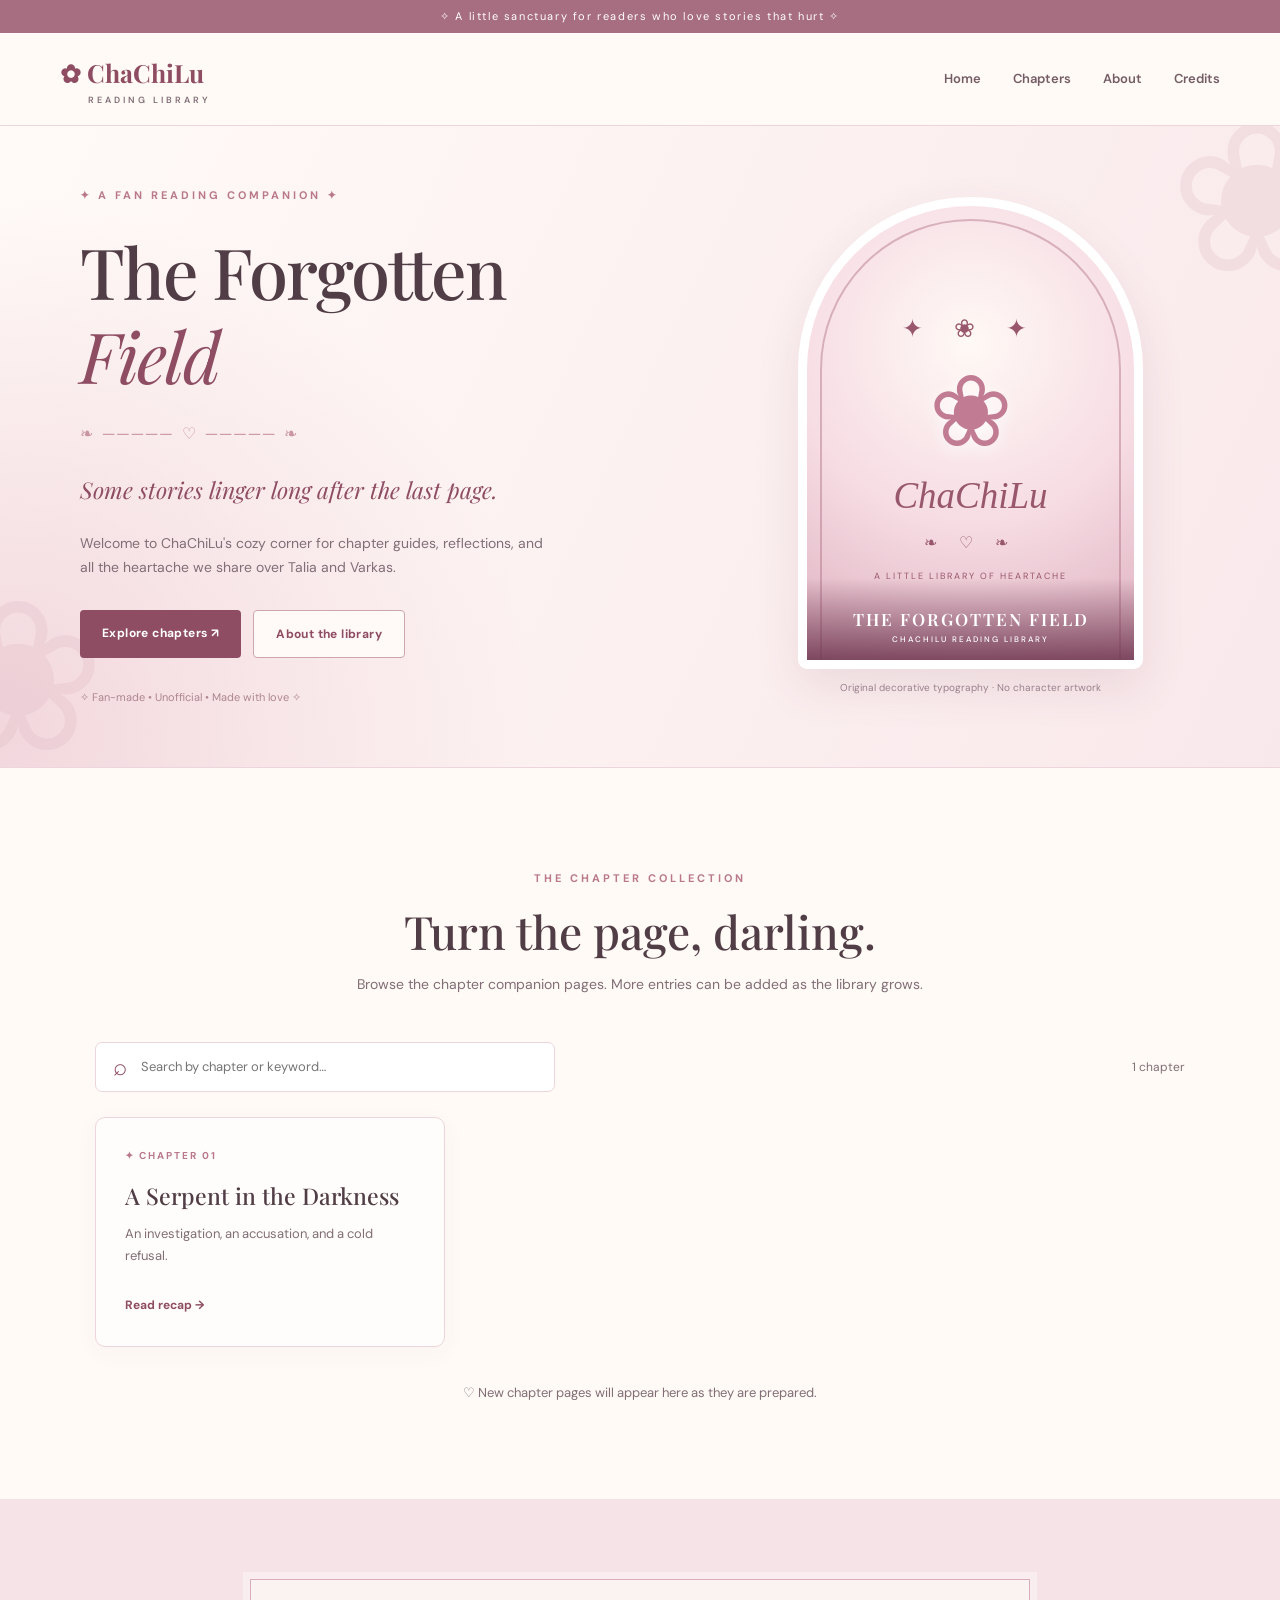
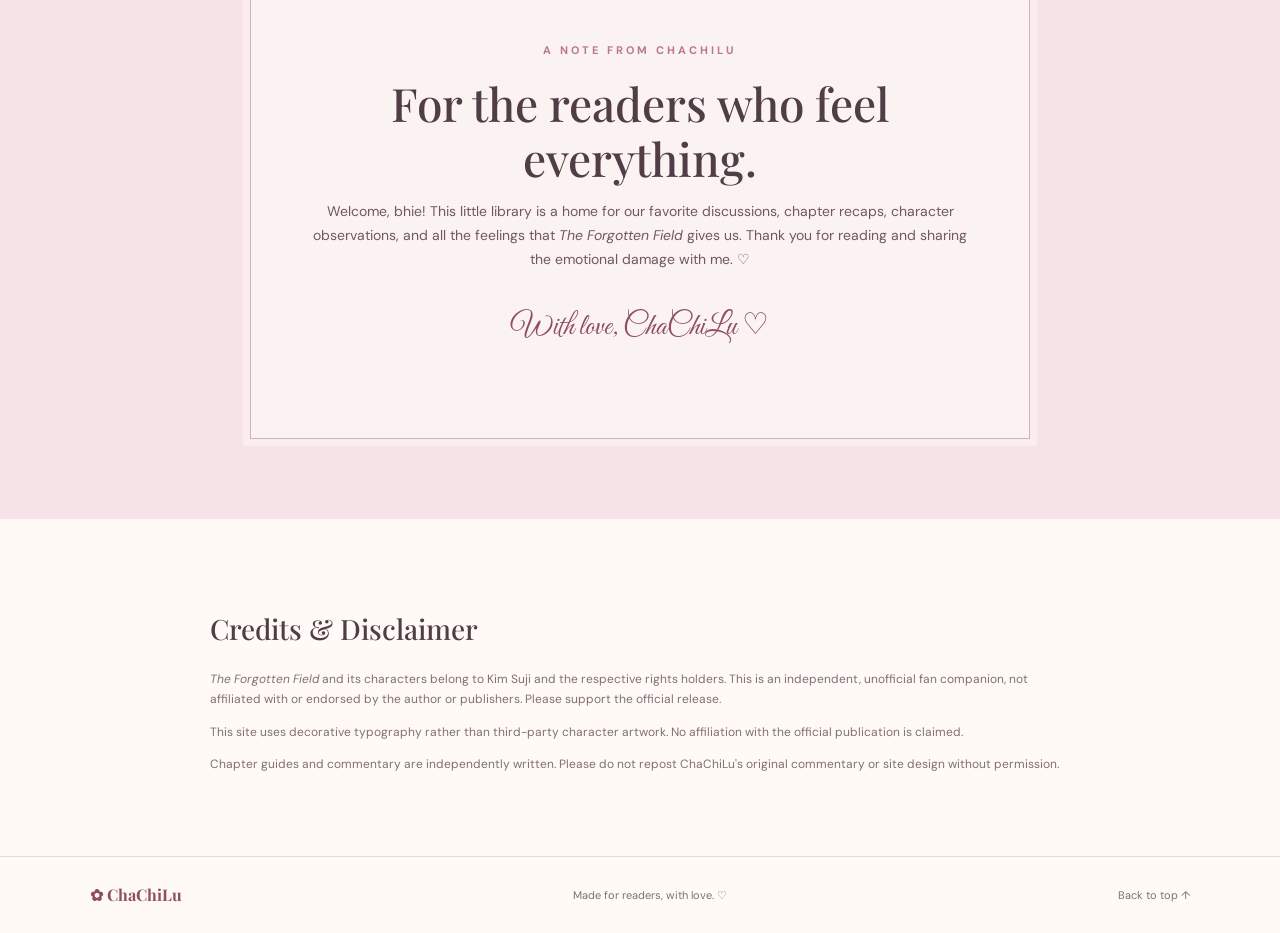
==== index.html @ 2f3c21c4 "Add files via upload" ====
<!doctype html>
<html lang="en"><head><meta charset="utf-8"><meta name="viewport" content="width=device-width,initial-scale=1"><meta name="theme-color" content="#f8e9ed"><meta name="description" content="ChaChiLu's fan reading library, chapter guides, and reflections for The Forgotten Field."><title>ChaChiLu | The Forgotten Field Reading Library</title><link rel="stylesheet" href="styles.css"></head>
<body><div class="announcement">✧ A little sanctuary for readers who love stories that hurt ✧</div><header class="header"><a class="brand" href="#home">✿ ChaChiLu <span>READING LIBRARY</span></a><button id="menu" class="menu" aria-label="Toggle menu" aria-expanded="false">☰</button><nav id="nav"><a href="#home">Home</a><a href="#chapters">Chapters</a><a href="#about">About</a><a href="#credits">Credits</a></nav></header>
<main id="home"><section class="hero"><div class="hero-copy"><div class="eyebrow">✦ A FAN READING COMPANION ✦</div><h1>The Forgotten <em>Field</em></h1><div class="flourish">❧ ───── ♡ ───── ❧</div><p class="hero-lead">Some stories linger long after the last page.</p><p>Welcome to ChaChiLu's cozy corner for chapter guides, reflections, and all the heartache we share over Talia and Varkas.</p><div class="actions"><a class="btn primary" href="#chapters">Explore chapters ↗</a><a class="btn secondary" href="#about">About the library</a></div><div class="mini">✧ Fan-made • Unofficial • Made with love ✧</div></div><div class="cover-wrap"><div class="cover-frame"><div class="ornate-art" aria-label="Decorative floral illustration"><span class="ornate-top">✦ ❀ ✦</span><span class="ornate-flower">❀</span><span class="ornate-name">ChaChiLu</span><span class="ornate-line">❧ ♡ ❧</span><span class="ornate-bottom">A LITTLE LIBRARY OF HEARTACHE</span></div><div class="cover-label">THE FORGOTTEN FIELD <small>CHACHILU READING LIBRARY</small></div></div><div class="cover-caption">Original decorative typography · No character artwork</div></div></section>
<section id="chapters" class="library"><div class="section-top"><span class="eyebrow">THE CHAPTER COLLECTION</span><h2>Turn the page, darling.</h2><p>Browse the chapter companion pages. More entries can be added as the library grows.</p></div><div class="controls"><label class="search"><span>⌕</span><input id="search" type="search" placeholder="Search by chapter or keyword…" aria-label="Search chapters"></label><span id="count" class="count">1 chapter</span></div><div id="chapter-grid" class="chapter-grid"></div><p id="empty" class="empty" hidden>No chapters match your search. Try another word ♡</p><div class="note">♡ New chapter pages will appear here as they are prepared.</div></section>
<section id="about" class="about"><div class="about-card"><span class="eyebrow">A NOTE FROM CHACHILU</span><h2>For the readers who feel everything.</h2><p>Welcome, bhie! This little library is a home for our favorite discussions, chapter recaps, character observations, and all the feelings that <em>The Forgotten Field</em> gives us. Thank you for reading and sharing the emotional damage with me. ♡</p><p class="signature">With love, ChaChiLu ♡</p></div></section>
<section id="credits" class="credits"><h2>Credits & Disclaimer</h2><p><em>The Forgotten Field</em> and its characters belong to Kim Suji and the respective rights holders. This is an independent, unofficial fan companion, not affiliated with or endorsed by the author or publishers. Please support the official release.</p><p>This site uses decorative typography rather than third-party character artwork. No affiliation with the official publication is claimed.</p><p>Chapter guides and commentary are independently written. Please do not repost ChaChiLu's original commentary or site design without permission.</p></section></main><footer>✿ ChaChiLu <span>Made for readers, with love. ♡</span><a href="#home">Back to top ↑</a></footer><script src="script.js"></script></body></html>
---- styles.css ----
@import url('https://fonts.googleapis.com/css2?family=DM+Sans:wght@400;500;600;700&family=Great+Vibes&family=Playfair+Display:ital,wght@0,400;0,500;0,600;0,700;1,400;1,500&display=swap');
:root{--pink:#b9798b;--rose:#8e4d63;--cream:#fffaf6;--paper:#fffdfb;--ink:#513d46;--muted:#816e77;--line:#ecd5dc;--shadow:0 18px 45px rgba(119,66,83,.11)}*{box-sizing:border-box}html{scroll-behavior:smooth}body{margin:0;background:var(--cream);color:var(--ink);font-family:'DM Sans',sans-serif;line-height:1.7}a{color:inherit;text-decoration:none}.announcement{background:#a76d80;color:white;text-align:center;padding:7px 12px;font-size:11px;letter-spacing:1.6px}.header{display:flex;align-items:center;justify-content:space-between;gap:20px;max-width:1220px;margin:auto;padding:19px 30px}.brand{font-family:'Playfair Display',serif;font-weight:700;font-size:25px;color:var(--rose);white-space:nowrap}.brand span{display:block;font:600 9px 'DM Sans',sans-serif;letter-spacing:3px;margin-left:28px;color:var(--muted)}nav{display:flex;gap:32px}nav a{font-size:13px;font-weight:600;color:#745c66}nav a:hover{color:var(--rose)}.menu{display:none;background:transparent;border:0;color:var(--rose);font-size:26px}.hero{position:relative;overflow:hidden;min-height:640px;background:radial-gradient(circle at 0 95%,#f2d7dd 0,transparent 38%),linear-gradient(115deg,#fffaf7,#f9e8eb);border-top:1px solid var(--line);border-bottom:1px solid var(--line);display:grid;grid-template-columns:1.15fr .85fr;align-items:center;gap:40px;padding:60px max(32px,calc((100vw - 1120px)/2))}.hero:before,.hero:after{content:'❀';position:absolute;color:#ddb5c0;opacity:.25;font-size:210px;pointer-events:none}.hero:before{left:-70px;bottom:-90px}.hero:after{right:-65px;top:-105px}.hero-copy,.cover-wrap{position:relative;z-index:1}.eyebrow{font-size:11px;letter-spacing:3px;font-weight:700;color:var(--pink)}h1,h2,h3{font-family:'Playfair Display',serif;line-height:1.2}h1{font-size:clamp(45px,5.5vw,77px);font-weight:500;letter-spacing:-2px;margin:24px 0 8px}h1 em{display:block;color:var(--rose);font-weight:400}.flourish{color:#c995a4;letter-spacing:3px;margin:22px 0}.hero-lead{font-family:'Playfair Display',serif;font-style:italic;font-size:23px;color:var(--rose)}.hero-copy>p:not(.hero-lead){max-width:480px;color:var(--muted);font-size:14px}.actions{display:flex;gap:12px;flex-wrap:wrap;margin-top:30px}.btn{padding:13px 22px;border-radius:4px;font-size:12px;font-weight:700;letter-spacing:.4px}.primary{background:var(--rose);color:white}.secondary{border:1px solid #cda5b1;color:var(--rose);background:#fff9f8}.btn:hover{filter:brightness(.95)}.mini{margin-top:30px;font-size:11px;color:#ad8591}.cover-wrap{max-width:345px;justify-self:center;width:100%}.cover-frame{position:relative;border:9px solid #fff;border-radius:180px 180px 10px 10px;box-shadow:var(--shadow);overflow:hidden;aspect-ratio:3/4.1;background:#caa7ad}.cover-frame img{width:100%;height:100%;object-fit:cover;object-position:center}.cover-label{position:absolute;bottom:0;left:0;right:0;text-align:center;padding:30px 5px 16px;background:linear-gradient(transparent,rgba(29,18,26,.85));color:white;font:600 17px 'Playfair Display',serif;letter-spacing:2px}.cover-label small{display:block;font:500 8px 'DM Sans',sans-serif;letter-spacing:2px;margin-top:4px}.cover-caption{text-align:center;color:#9b8490;font-size:10px;margin-top:10px}.library{max-width:1150px;margin:auto;padding:95px 30px}.section-top{text-align:center}.section-top h2,.about h2{font-size:clamp(30px,4vw,46px);font-weight:500;margin:14px 0}.section-top p{color:var(--muted);font-size:14px}.controls{display:flex;justify-content:space-between;align-items:center;gap:20px;margin:45px 0 25px}.search{display:flex;align-items:center;gap:12px;border:1px solid var(--line);background:white;border-radius:7px;padding:12px 17px;max-width:460px;flex:1;color:var(--rose)}.search span{font-size:24px;line-height:1}.search input{width:100%;outline:0;border:0;font:13px 'DM Sans',sans-serif;color:var(--ink)}.count{font-size:12px;color:var(--muted)}.chapter-grid{display:grid;grid-template-columns:repeat(3,minmax(0,1fr));gap:20px}.chapter-card{background:var(--paper);padding:29px;border:1px solid var(--line);border-radius:10px;box-shadow:0 6px 24px rgba(119,66,83,.04);transition:transform .2s,box-shadow .2s}.chapter-card:hover{transform:translateY(-4px);box-shadow:var(--shadow)}.chapter-kicker{color:var(--pink);letter-spacing:2px;font-size:10px;font-weight:700}.chapter-card h3{font-size:23px;font-weight:500;margin:18px 0 10px}.chapter-card p{color:var(--muted);font-size:13px;min-height:45px}.chapter-link{display:inline-block;color:var(--rose);font-size:12px;font-weight:700;margin-top:14px}.empty,.note{text-align:center;color:var(--muted);font-size:13px;margin-top:35px}.about{background:#f5e3e7;padding:80px 24px}.about-card{max-width:780px;margin:auto;text-align:center;border:1px solid #d9aebc;background:rgba(255,253,251,.6);padding:55px 60px;outline:7px solid rgba(255,255,255,.35)}.about-card p{font-size:14px;color:#715763}.signature{font-family:'Great Vibes',cursive;font-size:30px!important;color:var(--rose)!important}.credits{max-width:920px;margin:auto;padding:70px 30px}.credits h2{font-size:28px;font-weight:500}.credits p{font-size:12px;color:var(--muted)}footer{border-top:1px solid var(--line);padding:24px max(25px,calc((100vw - 1100px)/2));display:flex;justify-content:space-between;align-items:center;gap:15px;color:var(--rose);font-family:'Playfair Display',serif;font-weight:700}footer span,footer a{font:11px 'DM Sans',sans-serif;color:var(--muted)}.reader{max-width:800px;margin:55px auto 95px;padding:0 26px}.reader-top{color:var(--rose);font-size:12px}.reader-panel{margin-top:25px;background:white;border:1px solid var(--line);box-shadow:var(--shadow);padding:clamp(25px,6vw,75px)}.reader-panel .eyebrow{text-align:center;display:block}.reader-panel h1{font-size:clamp(34px,5vw,50px);text-align:center;letter-spacing:0;margin:16px 0}.reader-panel .subtitle{text-align:center;font-family:'Playfair Display',serif;color:var(--rose);font-style:italic}.reader-body{font-family:'Playfair Display',serif;font-size:18px;line-height:2;color:#59454e;margin-top:38px}.reader-body p{margin:0 0 25px}.spoiler{background:#fff4f5;border-left:3px solid #bf8395;padding:13px 18px;font:13px 'DM Sans',sans-serif;margin:20px 0}.reader-nav{display:flex;justify-content:space-between;gap:10px;margin-top:40px}.reader-nav a{color:var(--rose);font-size:12px;font-weight:700}.reader-nav .disabled{color:#b7a6ae}.reader-disclaimer{font:11px 'DM Sans',sans-serif;color:var(--muted);border-top:1px solid var(--line);padding-top:22px;margin-top:35px}@media(max-width:800px){.hero{grid-template-columns:1fr;text-align:center;padding:55px 25px}.hero-copy>p:not(.hero-lead){margin-left:auto;margin-right:auto}.actions{justify-content:center}.cover-wrap{max-width:280px}.chapter-grid{grid-template-columns:repeat(2,minmax(0,1fr))}.header{padding:15px 20px}.menu{display:block}nav{display:none;position:absolute;top:104px;left:0;right:0;z-index:10;background:var(--cream);padding:22px;box-shadow:var(--shadow);flex-direction:column;gap:18px}nav.open{display:flex}}@media(max-width:550px){.chapter-grid{grid-template-columns:1fr}.controls{align-items:stretch;flex-direction:column}.count{text-align:right}.library{padding:65px 20px}.about-card{padding:35px 22px}footer{flex-wrap:wrap}.reader{margin-top:30px}}

/* Original text-only floral cover, no copyrighted images */
.cover-frame{background:radial-gradient(circle at 50% 30%,#fff9f5 0%,#f6dbe3 52%,#dcaebd 100%);border:9px solid white;}
.ornate-art{height:100%;display:flex;flex-direction:column;align-items:center;justify-content:center;text-align:center;color:#98576d;border:2px solid rgba(166,99,120,.4);margin:13px;border-radius:160px 160px 4px 4px;padding:20px 8px;gap:12px;}
.ornate-top{font-size:25px;letter-spacing:12px}.ornate-flower{font-size:100px;line-height:1;color:#c17c94;text-shadow:0 4px 15px #fff}.ornate-name{font:italic 37px Georgia,serif}.ornate-line{letter-spacing:9px}.ornate-bottom{font-size:9px;letter-spacing:2px}.cover-label{background:linear-gradient(transparent,rgba(105,49,75,.82));}
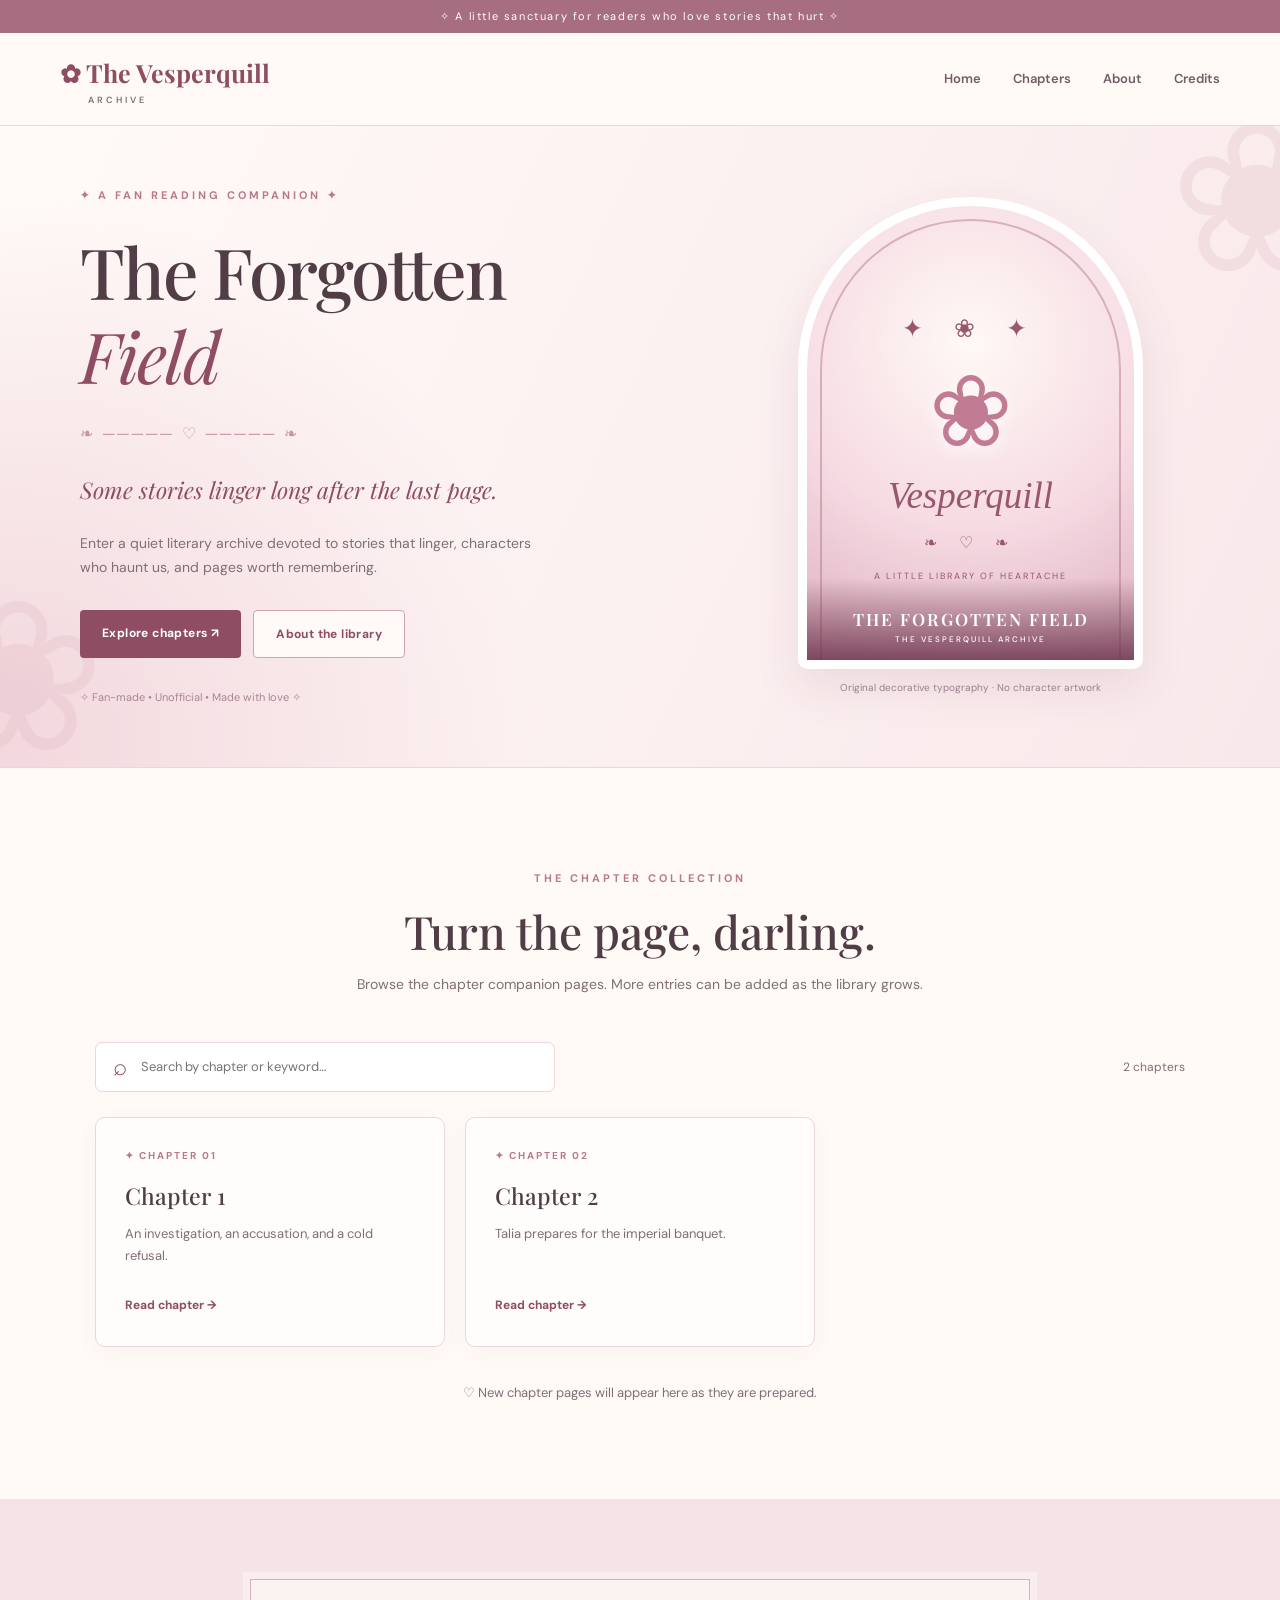
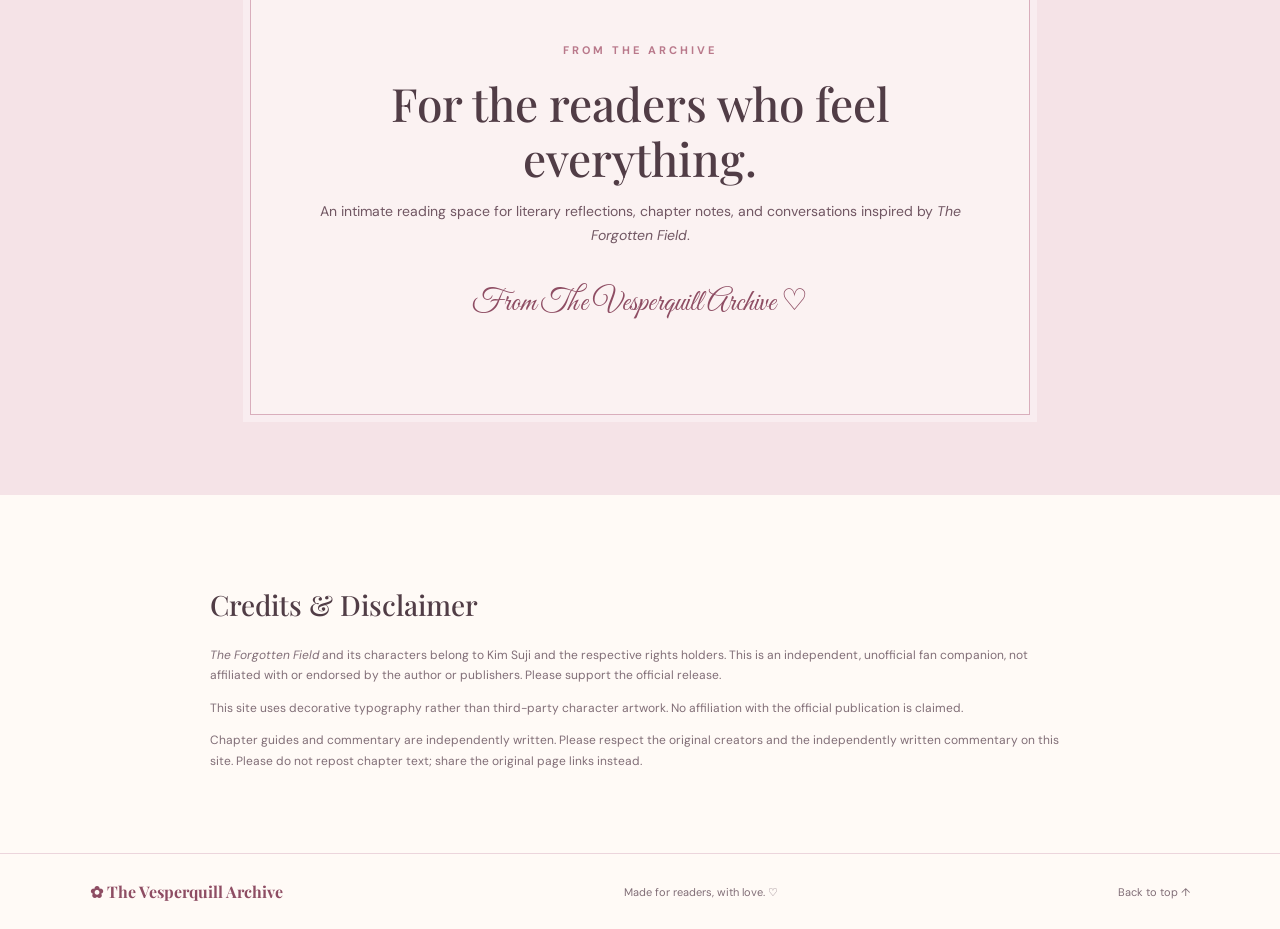
==== commit bfaab05e: "Add files via upload" ====
--- a/index.html
+++ b/index.html
@@ -1,7 +1,7 @@
 <!doctype html>
-<html lang="en"><head><meta charset="utf-8"><meta name="viewport" content="width=device-width,initial-scale=1"><meta name="theme-color" content="#f8e9ed"><meta name="description" content="ChaChiLu's fan reading library, chapter guides, and reflections for The Forgotten Field."><title>ChaChiLu | The Forgotten Field Reading Library</title><link rel="stylesheet" href="styles.css"></head>
-<body><div class="announcement">✧ A little sanctuary for readers who love stories that hurt ✧</div><header class="header"><a class="brand" href="#home">✿ ChaChiLu <span>READING LIBRARY</span></a><button id="menu" class="menu" aria-label="Toggle menu" aria-expanded="false">☰</button><nav id="nav"><a href="#home">Home</a><a href="#chapters">Chapters</a><a href="#about">About</a><a href="#credits">Credits</a></nav></header>
-<main id="home"><section class="hero"><div class="hero-copy"><div class="eyebrow">✦ A FAN READING COMPANION ✦</div><h1>The Forgotten <em>Field</em></h1><div class="flourish">❧ ───── ♡ ───── ❧</div><p class="hero-lead">Some stories linger long after the last page.</p><p>Welcome to ChaChiLu's cozy corner for chapter guides, reflections, and all the heartache we share over Talia and Varkas.</p><div class="actions"><a class="btn primary" href="#chapters">Explore chapters ↗</a><a class="btn secondary" href="#about">About the library</a></div><div class="mini">✧ Fan-made • Unofficial • Made with love ✧</div></div><div class="cover-wrap"><div class="cover-frame"><div class="ornate-art" aria-label="Decorative floral illustration"><span class="ornate-top">✦ ❀ ✦</span><span class="ornate-flower">❀</span><span class="ornate-name">ChaChiLu</span><span class="ornate-line">❧ ♡ ❧</span><span class="ornate-bottom">A LITTLE LIBRARY OF HEARTACHE</span></div><div class="cover-label">THE FORGOTTEN FIELD <small>CHACHILU READING LIBRARY</small></div></div><div class="cover-caption">Original decorative typography · No character artwork</div></div></section>
-<section id="chapters" class="library"><div class="section-top"><span class="eyebrow">THE CHAPTER COLLECTION</span><h2>Turn the page, darling.</h2><p>Browse the chapter companion pages. More entries can be added as the library grows.</p></div><div class="controls"><label class="search"><span>⌕</span><input id="search" type="search" placeholder="Search by chapter or keyword…" aria-label="Search chapters"></label><span id="count" class="count">1 chapter</span></div><div id="chapter-grid" class="chapter-grid"></div><p id="empty" class="empty" hidden>No chapters match your search. Try another word ♡</p><div class="note">♡ New chapter pages will appear here as they are prepared.</div></section>
-<section id="about" class="about"><div class="about-card"><span class="eyebrow">A NOTE FROM CHACHILU</span><h2>For the readers who feel everything.</h2><p>Welcome, bhie! This little library is a home for our favorite discussions, chapter recaps, character observations, and all the feelings that <em>The Forgotten Field</em> gives us. Thank you for reading and sharing the emotional damage with me. ♡</p><p class="signature">With love, ChaChiLu ♡</p></div></section>
-<section id="credits" class="credits"><h2>Credits & Disclaimer</h2><p><em>The Forgotten Field</em> and its characters belong to Kim Suji and the respective rights holders. This is an independent, unofficial fan companion, not affiliated with or endorsed by the author or publishers. Please support the official release.</p><p>This site uses decorative typography rather than third-party character artwork. No affiliation with the official publication is claimed.</p><p>Chapter guides and commentary are independently written. Please do not repost ChaChiLu's original commentary or site design without permission.</p></section></main><footer>✿ ChaChiLu <span>Made for readers, with love. ♡</span><a href="#home">Back to top ↑</a></footer><script src="script.js"></script></body></html>
+<html lang="en"><head><meta charset="utf-8"><meta name="viewport" content="width=device-width,initial-scale=1"><meta name="theme-color" content="#f8e9ed"><meta name="description" content="The Vesperquill Archive — an independent literary reading collection."><title>The Vesperquill Archive | The Forgotten Field</title><link rel="stylesheet" href="styles.css"></head>
+<body><div class="announcement">✧ A little sanctuary for readers who love stories that hurt ✧</div><header class="header"><a class="brand" href="#home">✿ The Vesperquill <span>ARCHIVE</span></a><button id="menu" class="menu" aria-label="Toggle menu" aria-expanded="false">☰</button><nav id="nav"><a href="#home">Home</a><a href="#chapters">Chapters</a><a href="#about">About</a><a href="#credits">Credits</a></nav></header>
+<main id="home"><section class="hero"><div class="hero-copy"><div class="eyebrow">✦ A FAN READING COMPANION ✦</div><h1>The Forgotten <em>Field</em></h1><div class="flourish">❧ ───── ♡ ───── ❧</div><p class="hero-lead">Some stories linger long after the last page.</p><p>Enter a quiet literary archive devoted to stories that linger, characters who haunt us, and pages worth remembering.</p><div class="actions"><a class="btn primary" href="#chapters">Explore chapters ↗</a><a class="btn secondary" href="#about">About the library</a></div><div class="mini">✧ Fan-made • Unofficial • Made with love ✧</div></div><div class="cover-wrap"><div class="cover-frame"><div class="ornate-art" aria-label="Decorative floral illustration"><span class="ornate-top">✦ ❀ ✦</span><span class="ornate-flower">❀</span><span class="ornate-name">Vesperquill</span><span class="ornate-line">❧ ♡ ❧</span><span class="ornate-bottom">A LITTLE LIBRARY OF HEARTACHE</span></div><div class="cover-label">THE FORGOTTEN FIELD <small>THE VESPERQUILL ARCHIVE</small></div></div><div class="cover-caption">Original decorative typography · No character artwork</div></div></section>
+<section id="chapters" class="library"><div class="section-top"><span class="eyebrow">THE CHAPTER COLLECTION</span><h2>Turn the page, darling.</h2><p>Browse the chapter companion pages. More entries can be added as the library grows.</p></div><div class="controls"><label class="search"><span>⌕</span><input id="search" type="search" placeholder="Search by chapter or keyword…" aria-label="Search chapters"></label><span id="count" class="count">2 chapters</span></div><div id="chapter-grid" class="chapter-grid"></div><p id="empty" class="empty" hidden>No chapters match your search. Try another word ♡</p><div class="note">♡ New chapter pages will appear here as they are prepared.</div></section>
+<section id="about" class="about"><div class="about-card"><span class="eyebrow">FROM THE ARCHIVE</span><h2>For the readers who feel everything.</h2><p>An intimate reading space for literary reflections, chapter notes, and conversations inspired by <em>The Forgotten Field</em>.</p><p class="signature">From The Vesperquill Archive ♡</p></div></section>
+<section id="credits" class="credits"><h2>Credits & Disclaimer</h2><p><em>The Forgotten Field</em> and its characters belong to Kim Suji and the respective rights holders. This is an independent, unofficial fan companion, not affiliated with or endorsed by the author or publishers. Please support the official release.</p><p>This site uses decorative typography rather than third-party character artwork. No affiliation with the official publication is claimed.</p><p>Chapter guides and commentary are independently written. Please respect the original creators and the independently written commentary on this site. Please do not repost chapter text; share the original page links instead.</p></section></main><footer>✿ The Vesperquill Archive <span>Made for readers, with love. ♡</span><a href="#home">Back to top ↑</a></footer><script src="script.js"></script></body></html>
--- a/styles.css
+++ b/styles.css
@@ -5,3 +5,11 @@
 .cover-frame{background:radial-gradient(circle at 50% 30%,#fff9f5 0%,#f6dbe3 52%,#dcaebd 100%);border:9px solid white;}
 .ornate-art{height:100%;display:flex;flex-direction:column;align-items:center;justify-content:center;text-align:center;color:#98576d;border:2px solid rgba(166,99,120,.4);margin:13px;border-radius:160px 160px 4px 4px;padding:20px 8px;gap:12px;}
 .ornate-top{font-size:25px;letter-spacing:12px}.ornate-flower{font-size:100px;line-height:1;color:#c17c94;text-shadow:0 4px 15px #fff}.ornate-name{font:italic 37px Georgia,serif}.ornate-line{letter-spacing:9px}.ornate-bottom{font-size:9px;letter-spacing:2px}.cover-label{background:linear-gradient(transparent,rgba(105,49,75,.82));}
+
+/* Reader notices and chapter discussions */
+.repost-notice{margin:2rem 0;padding:1.1rem 1.3rem;border:1px solid #d8b3bf;border-left:4px solid #a76581;border-radius:12px;background:#fff5f7;color:#6d4054;font-family:Georgia,serif;line-height:1.7}
+.repost-notice strong{display:block;letter-spacing:.045em;margin-bottom:.35rem}
+.chapter-comments{margin:2.5rem 0 1rem;padding:1.4rem;border:1px solid #e5cfd5;border-radius:14px;background:#fffaf8}
+.chapter-comments h2{font:normal 1.55rem Georgia,serif;color:#70445a;margin:0 0 .5rem}
+.chapter-comments p{color:#705f67;line-height:1.6}
+.comments-setup{font-size:.95rem;background:#fff2f4;border-radius:8px;padding:.9rem 1rem}
